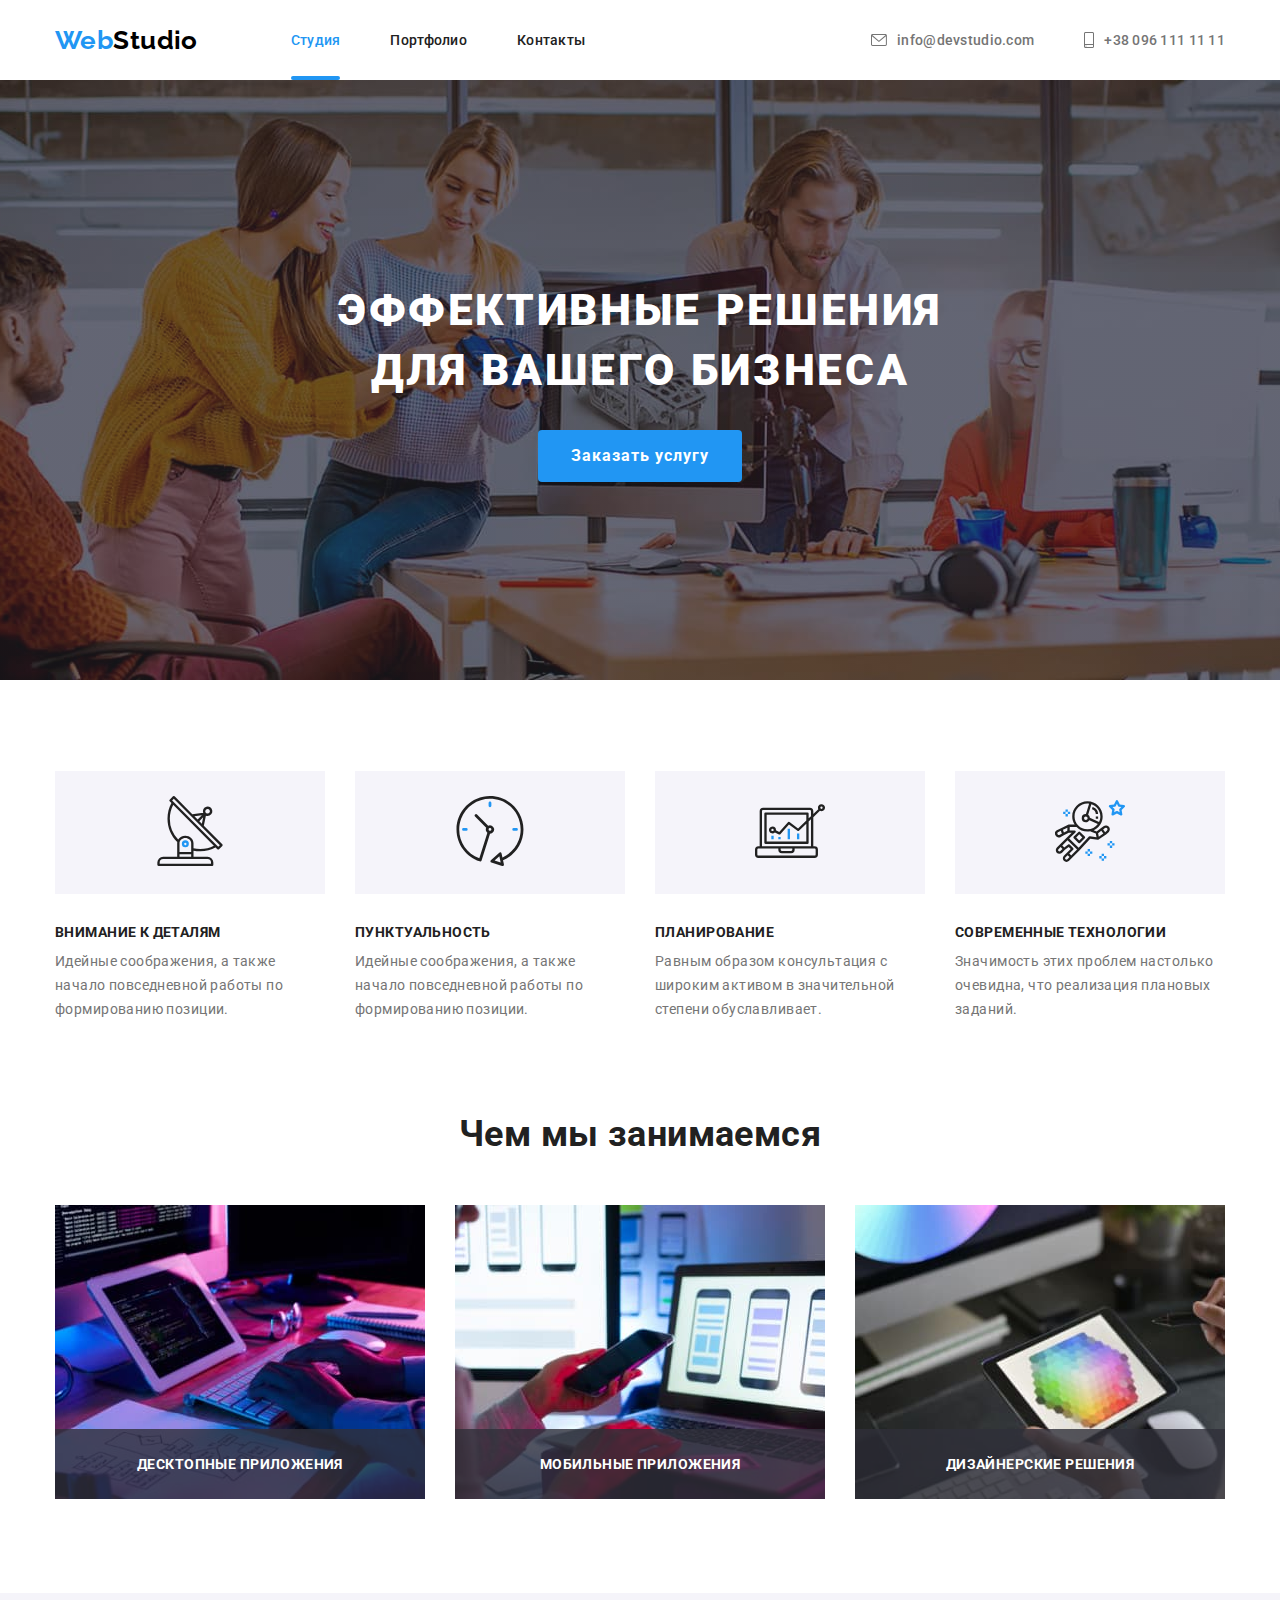
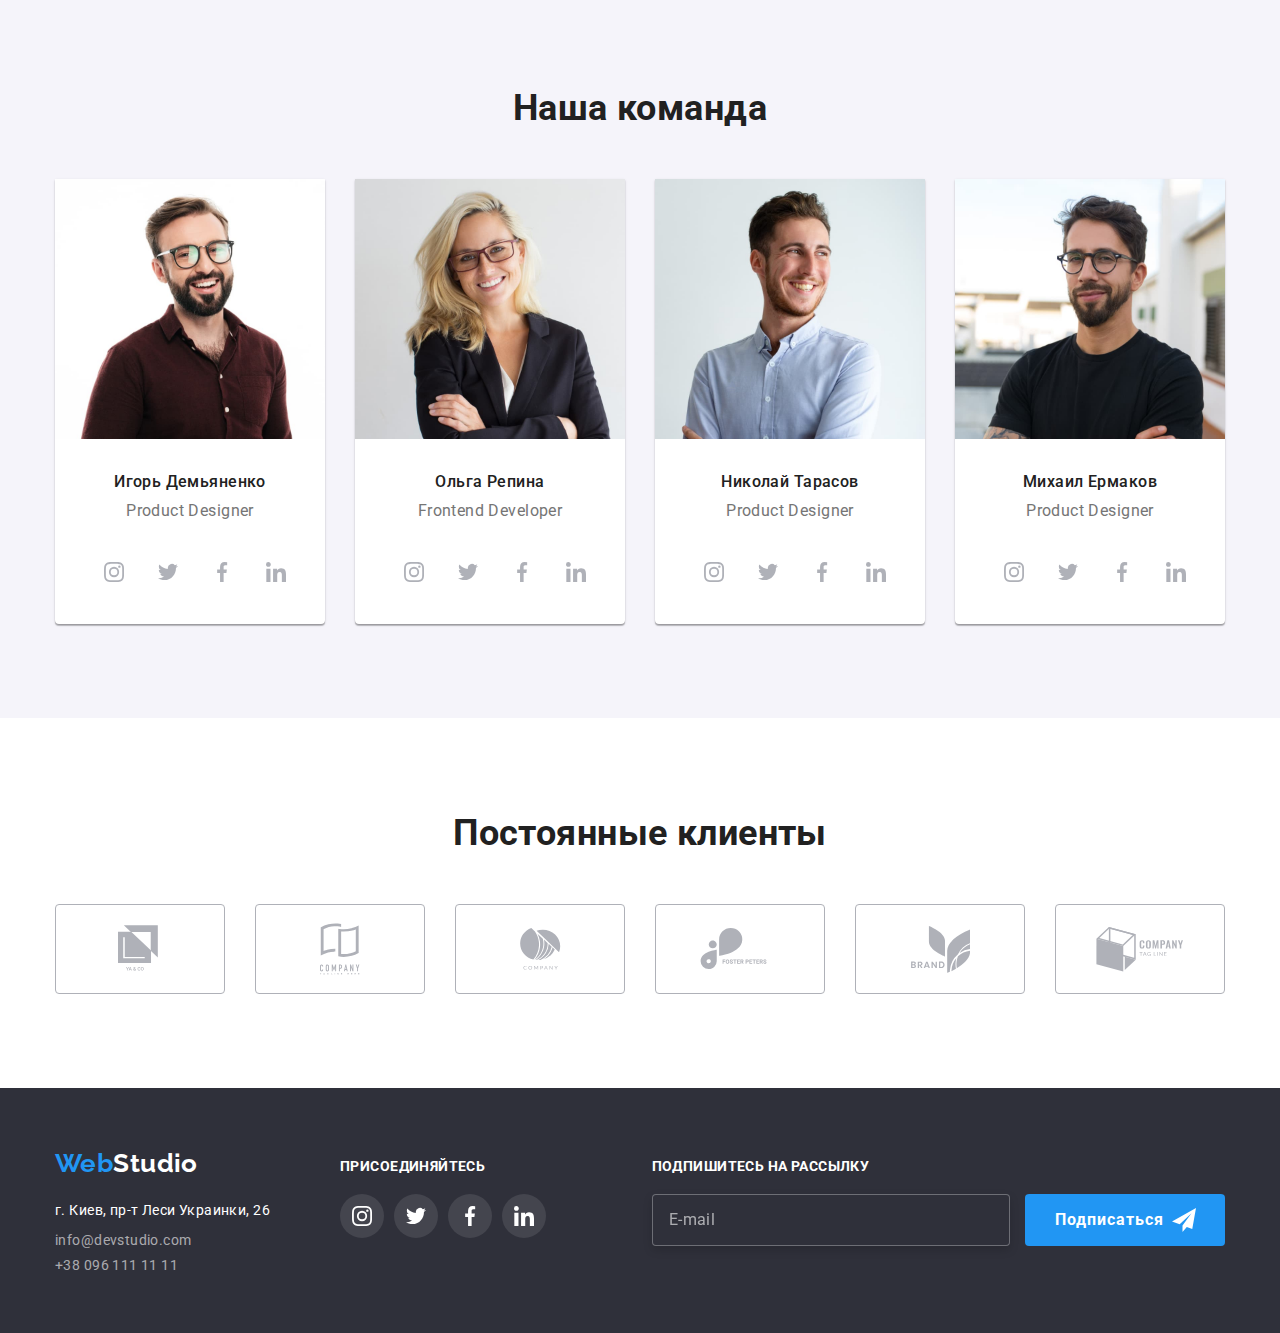
==== index.html @ 6629e6b3 "Д/з №6" ====
<!DOCTYPE html>
<html lang="ru">
  <head>
    <meta charset="UTF-8" />
    <meta name="viewport" content="width=device-width, initial-scale=1.0" />
    <link
      href="https://fonts.googleapis.com/css2?family=Raleway:wght@700&family=Roboto:wght@400;500;700;900&display=swap"
      rel="stylesheet"
    />
    <link
      rel="stylesheet"
      href="https://cdnjs.cloudflare.com/ajax/libs/modern-normalize/0.6.0/modern-normalize.min.css"
    />
    <link rel="stylesheet" href="./css/styles.css" />
    <title>Cтудия</title>
  </head>
  <body>
    <!--HEADER-->
    <header>
      <div class="container">
        <div class="page-header">
          <nav class="main-nav">
            <a
              class="logo link"
              href="./index.html"
              aria-label="Логотип веб студии"
              ><span>Web</span>Studio</a
            >
            <ul class="nav list">
              <li class="nav-item">
                <a class="nav-link link current" href="">Студия</a>
              </li>
              <li class="nav-item">
                <a class="nav-link link" href="./portfolio.html">Портфолио</a>
              </li>
              <li class="nav-item">
                <a class="nav-link link" href="">Контакты</a>
              </li>
            </ul>
          </nav>
          <address class="address-container">
            <ul class="address list">
              <li class="address-item">
                <a class="address-link link" href="mailto:info@devstudio.com">
                  <svg class="icon" width="16" height="12">
                    <use href="./images/symbol-defs.svg#icon-envelope"></use>
                  </svg>
                  info@devstudio.com</a
                >
              </li>
              <li class="address-item">
                <a class="address-tel link" href="tel:++380961111111">
                  <svg class="icon" width="10" height="16">
                    <use href="./images/symbol-defs.svg#icon-smartphone"></use>
                  </svg>
                  +38 096 111 11 11</a
                >
              </li>
            </ul>
          </address>
        </div>
      </div>
    </header>
    <main>
      <!--HERO-->
      <section class="hero overlay">
        <div class="container">
          <h1 class="hero-title">
            Эффективные решения <br />
            для вашего бизнеса
          </h1>
          <button class="hero-button btn" type="button" data-modal-open>
            Заказать услугу
          </button>
        </div>
      </section>
      <!--ADVANTAGES-->
      <section class="advantages-section">
        <div class="container">
          <h2 class="section-title visually-hidden">Наши преимущества</h2>
          <!--скрытый заголовок-->
          <ul class="advantages-list list">
            <li class="advantages-item">
              <div class="advantages-icons">
                <svg width="70" height="70">
                  <use href="./images/symbol-defs.svg#icon-antenna"></use>
                </svg>
              </div>
              <h3 class="section-subtitle">Внимание к деталям</h3>
              <p class="section-description">
                Идейные соображения, а также начало повседневной работы по
                формированию позиции.
              </p>
            </li>
            <li class="advantages-item">
              <div class="advantages-icons">
                <svg width="70" height="70">
                  <use href="./images/symbol-defs.svg#icon-clock"></use>
                </svg>
              </div>
              <h3 class="section-subtitle">Пунктуальность</h3>
              <p class="section-description">
                Идейные соображения, а также начало повседневной работы по
                формированию позиции.
              </p>
            </li>
            <li class="advantages-item">
              <div class="advantages-icons">
                <svg width="70" height="70">
                  <use href="./images/symbol-defs.svg#icon-diagram"></use>
                </svg>
              </div>
              <h3 class="section-subtitle">Планирование</h3>
              <p class="section-description">
                Равным образом консультация с широким активом в значительной
                степени обуславливает.
              </p>
            </li>
            <li class="advantages-item">
              <div class="advantages-icons">
                <svg width="70" height="70">
                  <use href="./images/symbol-defs.svg#icon-astronaut"></use>
                </svg>
              </div>
              <h3 class="section-subtitle">Современные технологии</h3>
              <p class="section-description">
                Значимость этих проблем настолько очевидна, что реализация
                плановых заданий.
              </p>
            </li>
          </ul>
        </div>
      </section>
      <!--OUR PROJECTS-->
      <section class="projects-section">
        <div class="container">
          <h2 class="section-title">Чем мы занимаемся</h2>
          <ul class="projects-list list">
            <li class="projects-item">
              <div class="projects-thumb">
                <img
                  src="./images/projects/box1.jpg"
                  alt="создание макетов проектов"
                  width="370"
                  height="294"
                />
                <div class="projects-name">
                  <p>Десктопные приложения</p>
                </div>
              </div>
            </li>
            <li class="projects-item">
              <div class="projects-thumb">
                <img
                  src="./images/projects/box2.jpg"
                  alt="создание мобильных приложений"
                  width="370"
                  height="294"
                />
                <div class="projects-name">
                  <p>Мобильные приложения</p>
                </div>
              </div>
            </li>
            <li class="projects-item">
              <div class="projects-thumb">
                <img
                  src="./images/projects/box3.jpg"
                  alt="палитра цветов"
                  width="370"
                  height="294"
                />
                <div class="projects-name">
                  <p>Дизайнерские решения</p>
                </div>
              </div>
            </li>
          </ul>
        </div>
      </section>
      <!--OUR TEAM-->
      <section class="team-section">
        <div class="container">
          <h2 class="section-title">Наша команда</h2>
          <ul class="team-list list">
            <li class="team-item">
              <img
                class="team-img"
                src="./images/team/photo1.jpg"
                alt="Фото Игорь Демьяненко"
                width="270"
                height="260"
              />
              <div class="team-names">
                <h3 class="team-subtitle">Игорь Демьяненко</h3>
                <p class="team-description" lang="en">Product Designer</p>
              </div>
              <ul class="social-list list">
                <li class="social-item">
                  <a class="social-link" href="">
                    <svg width="20" height="20">
                      <use href="./images/symbol-defs.svg#icon-instagram"></use>
                    </svg>
                  </a>
                </li>
                <li class="social-item">
                  <a class="social-link" href="">
                    <svg width="20" height="20">
                      <use href="./images/symbol-defs.svg#icon-twitter"></use>
                    </svg>
                  </a>
                </li>
                <li class="social-item">
                  <a class="social-link" href="">
                    <svg width="20" height="20">
                      <use href="./images/symbol-defs.svg#icon-facebook"></use>
                    </svg>
                  </a>
                </li>
                <li class="social-item">
                  <a class="social-link" href="">
                    <svg width="20" height="20">
                      <use href="./images/symbol-defs.svg#icon-linkedin"></use>
                    </svg>
                  </a>
                </li>
              </ul>
            </li>
            <li class="team-item">
              <img
                class="team-img"
                src="./images/team/photo2.jpg"
                alt="Фото Ольга Репина"
                width="270"
                height="260"
              />
              <div class="team-names">
                <h3 class="team-subtitle">Ольга Репина</h3>
                <p class="team-description" lang="en">Frontend Developer</p>
              </div>
              <ul class="social-list list">
                <li class="social-item">
                  <a class="social-link" href="">
                    <svg width="20" height="20">
                      <use href="./images/symbol-defs.svg#icon-instagram"></use>
                    </svg>
                  </a>
                </li>
                <li class="social-item">
                  <a class="social-link" href="">
                    <svg width="20" height="20">
                      <use href="./images/symbol-defs.svg#icon-twitter"></use>
                    </svg>
                  </a>
                </li>
                <li class="social-item">
                  <a class="social-link" href="">
                    <svg width="20" height="20">
                      <use href="./images/symbol-defs.svg#icon-facebook"></use>
                    </svg>
                  </a>
                </li>
                <li class="social-item">
                  <a class="social-link" href="">
                    <svg width="20" height="20">
                      <use href="./images/symbol-defs.svg#icon-linkedin"></use>
                    </svg>
                  </a>
                </li>
              </ul>
            </li>
            <li class="team-item">
              <img
                class="team-img"
                src="./images/team/photo3.jpg"
                alt="Фото Николай Тарасов"
                width="270"
                height="260"
              />
              <div class="team-names">
                <h3 class="team-subtitle">Николай Тарасов</h3>
                <p class="team-description" lang="en">Product Designer</p>
              </div>
              <ul class="social-list list">
                <li class="social-item">
                  <a class="social-link" href="">
                    <svg width="20" height="20">
                      <use href="./images/symbol-defs.svg#icon-instagram"></use>
                    </svg>
                  </a>
                </li>
                <li class="social-item">
                  <a class="social-link" href="">
                    <svg width="20" height="20">
                      <use href="./images/symbol-defs.svg#icon-twitter"></use>
                    </svg>
                  </a>
                </li>
                <li class="social-item">
                  <a class="social-link" href="">
                    <svg width="20" height="20">
                      <use href="./images/symbol-defs.svg#icon-facebook"></use>
                    </svg>
                  </a>
                </li>
                <li class="social-item">
                  <a class="social-link" href="">
                    <svg width="20" height="20">
                      <use href="./images/symbol-defs.svg#icon-linkedin"></use>
                    </svg>
                  </a>
                </li>
              </ul>
            </li>
            <li class="team-item">
              <img
                class="team-img"
                src="./images/team/photo4.jpg"
                alt="Фото Михаил Ермаков"
                width="270"
                height="260"
              />
              <div class="team-names">
                <h3 class="team-subtitle">Михаил Ермаков</h3>
                <p class="team-description" lang="en">Product Designer</p>
              </div>
              <ul class="social-list list">
                <li class="social-item">
                  <a class="social-link" href="">
                    <svg width="20" height="20">
                      <use href="./images/symbol-defs.svg#icon-instagram"></use>
                    </svg>
                  </a>
                </li>
                <li class="social-item">
                  <a class="social-link" href="">
                    <svg width="20" height="20">
                      <use href="./images/symbol-defs.svg#icon-twitter"></use>
                    </svg>
                  </a>
                </li>
                <li class="social-item">
                  <a class="social-link" href="">
                    <svg width="20" height="20">
                      <use href="./images/symbol-defs.svg#icon-facebook"></use>
                    </svg>
                  </a>
                </li>
                <li class="social-item">
                  <a class="social-link" href="">
                    <svg width="20" height="20">
                      <use href="./images/symbol-defs.svg#icon-linkedin"></use>
                    </svg>
                  </a>
                </li>
              </ul>
            </li>
          </ul>
        </div>
      </section>
      <!--CLIENTS-->
      <section class="client-section">
        <div class="container">
          <h2 class="section-title">Постоянные клиенты</h2>
          <ul class="client-list list">
            <li class="client-item">
              <a class="client-link" href=""
                ><svg width="44" height="49">
                  <use href="./images/symbol-defs.svg#icon-logo1"></use></svg
              ></a>
            </li>
            <li class="client-item">
              <a class="client-link" href=""
                ><svg width="40" height="52">
                  <use href="./images/symbol-defs.svg#icon-logo2"></use></svg
              ></a>
            </li>
            <li class="client-item">
              <a class="client-link" href=""
                ><svg width="41" height="42">
                  <use href="./images/symbol-defs.svg#icon-logo3"></use></svg
              ></a>
            </li>
            <li class="client-item">
              <a class="client-link" href=""
                ><svg width="80" height="42">
                  <use href="./images/symbol-defs.svg#icon-logo4"></use></svg
              ></a>
            </li>
            <li class="client-item">
              <a class="client-link" href=""
                ><svg width="59" height="47">
                  <use href="./images/symbol-defs.svg#icon-logo5"></use></svg
              ></a>
            </li>
            <li class="client-item">
              <a class="client-link" href=""
                ><svg width="88" height="45">
                  <use href="./images/symbol-defs.svg#icon-logo6"></use></svg
              ></a>
            </li>
          </ul>
        </div>
      </section>
    </main>
    <!--FOOTER-->
    <footer>
      <div class="container">
        <div class="footer-div">
          <div class="footer-nav">
            <a
              class="logo link dark-theme"
              href="./index.html"
              aria-label="Логотип веб студии"
              ><span>Web</span>Studio</a
            >
            <address>
              <ul class="address list">
                <li class="address-item">
                  <a
                    class="footer-link link"
                    href="https://goo.gl/maps/gXveK7PFbbYiNWqy9"
                    target="_blank"
                    >г. Киев, пр-т Леси Украинки, 26</a
                  >
                </li>
                <li class="address-item">
                  <a
                    class="footer-link-mail link"
                    href="mailto:info@devstudio.com"
                    >info@devstudio.com</a
                  >
                </li>
                <li class="address-item">
                  <a class="footer-link-tel link" href="tel:++380961111111"
                    >+38 096 111 11 11</a
                  >
                </li>
              </ul>
            </address>
          </div>
          <div class="footer-div-link">
            <p class="footer-description">присоединяйтесь</p>
            <ul class="social-list list">
              <li class="social-item">
                <a class="social-link" href="">
                  <svg width="20" height="20">
                    <use href="./images/symbol-defs.svg#icon-instagram"></use>
                  </svg>
                </a>
              </li>
              <li class="social-item">
                <a class="social-link" href="">
                  <svg width="20" height="20">
                    <use href="./images/symbol-defs.svg#icon-twitter"></use>
                  </svg>
                </a>
              </li>
              <li class="social-item">
                <a class="social-link" href="">
                  <svg width="20" height="20">
                    <use href="./images/symbol-defs.svg#icon-facebook"></use>
                  </svg>
                </a>
              </li>
              <li class="social-item">
                <a class="social-link" href="">
                  <svg width="20" height="20">
                    <use href="./images/symbol-defs.svg#icon-linkedin"></use>
                  </svg>
                </a>
              </li>
            </ul>
          </div>
          <div class="footer-div-form">
            <p class="footer-description">Подпишитесь на рассылку</p>
            <form>
              <label>
                <input
                  type="email"
                  class="footer-form-email"
                  name="mail"
                  placeholder="E-mail"
                  required
              /></label>
              <button class="footer-button btn" type="submit">
                Подписаться
                <svg class="footer-button-svg" width="24" height="24">
                  <use href="./images/symbol-defs.svg#icon-icon-send"></use>
                </svg>
              </button>
            </form>
          </div>
        </div>
      </div>
    </footer>

    <div class="backdrop is-hidden" data-modal>
      <div class="modal-wrapper">
        <div class="modal">
          <button type="button" class="close-btn" data-modal-close>
            <svg class="modal-close-btn" width="11" height="11">
              <use href="./images/symbol-defs.svg#icon-Vector"></use>
            </svg>
          </button>
          <form class="form">
            <div role="group">
              <p>Оставьте свои данные, мы вам перезвоним</p>
              <ul class="form-list list">
                <li class="form-field">
                  <label for="name">Имя</label>
                  <input
                    class="form-input"
                    type="text"
                    name="user-name"
                    id="name"
                  />
                  <svg class="form-field-icon" width="18" height="18">
                    <use href="./images/symbol-defs.svg#icon-person"></use>
                  </svg>
                </li>
                <li class="form-field">
                  <label for="tel">Телефон</label>
                  <input
                    class="form-input"
                    type="tel"
                    name="tel"
                    id="tel"
                    required
                  />
                  <svg class="form-field-icon" width="18" height="18">
                    <use href="./images/symbol-defs.svg#icon-phone"></use>
                  </svg>
                </li>
                <li class="form-field">
                  <label for="mail">Почта</label>
                  <input
                    class="form-input"
                    type="email"
                    name="mail"
                    id="mail"
                  />
                  <svg class="form-field-icon" width="18" height="18">
                    <use href="./images/symbol-defs.svg#icon-email"></use>
                  </svg>
                </li>
                <li class="form-field">
                  <label for="comment">Коментарий</label>
                  <textarea
                    class="comment"
                    name="comment"
                    id="comment"
                    placeholder="Введите текст"
                  ></textarea>
                </li>
              </ul>
              <label class="form-check">
                <input
                  class="checkbox visually-hidden"
                  type="checkbox"
                  name="topic"
                  value="agree"
                />
                <!-- <span class="checkbox-icon"></span> -->
                <span class="checkbox-label">
                  Соглашаюсь с рассылкой и принимаю
                  <a class="form-check-link" href="">Условия договора</a></span
                >
              </label>
            </div>

            <button class="modal-button btn" type="submit">Отправить</button>
          </form>
        </div>
      </div>
    </div>

    <script src="./js/modal.js"></script>
  </body>
</html>
---- css/styles.css ----
*,
*::before,
*::after {
  margin: 0;
  padding: 0;
}
:root {
  --primary-text-color: #757575;
  --title-text-color: #212121;
  --accent-color: #2196f3;
  --primary-white-color: #ffffff;
  --logo-color: #000000;
  --button-color: #f5f4fa;
  --black-font-color: #2f303a;
  --border-color: #eeeeee;
  --background-img-color: #c4c4c4;
  --border-second-color: #afb1b8;
}
body {
  background-color: var(--primary-white-color);
  color: var(--primary-text-color);

  font-family: Roboto, sans-serif;
  font-style: normal;
  letter-spacing: 0.03em;
  font-size: 14px;
}
.container {
  width: 1200px;
  margin-left: auto;
  margin-right: auto;
  padding-right: 15px;
  padding-left: 15px;
}

.list {
  list-style: none;
  margin: 0;
}
.link {
  text-decoration: none;
}
/* header*/
.page-header {
  display: flex;
  align-items: center;
}
/* logo */
.logo {
  color: var(--logo-color);

  font-family: Raleway, sans-serif;
  font-weight: 700;
  font-size: 26px;
  line-height: 1.192;

  transition: color 250ms cubic-bezier(0.4, 0, 0.2, 1);
}
.logo > span {
  color: var(--accent-color);
}
.logo:hover {
  color: var(--accent-color);
}

/* navigation */
.main-nav {
  display: flex;
  align-items: center;
}
.nav {
  display: flex;
  margin-left: 93px;
}
.nav-link {
  display: block;
  padding-top: 32px;
  padding-bottom: 32px;

  color: var(--title-text-color);

  font-weight: 500;
  line-height: 1.142;
  letter-spacing: 0.02em;

  transition: color 250ms cubic-bezier(0.4, 0, 0.2, 1);
}
.nav-item {
  position: relative;

  margin-right: 50px;

  color: var(--title-text-color);

  font-weight: 500;
  line-height: 1.142;
  letter-spacing: 0.02em;
}
.nav-item:last-child {
  margin-right: 0px;
}
.icon {
  margin-right: 10px;
}
.nav-link.current::after {
  content: '';

  position: absolute;
  left: 0;
  bottom: 0;

  display: block;
  width: 100%;
  height: 4px;
  background-color: var(--accent-color);
  border-radius: 2px;
}

.nav-link:hover,
.nav-link:focus,
.address-link:hover,
.address-link:focus,
.address-tel:hover,
.address-tel:focus,
.nav .link.current {
  color: var(--accent-color);
  --color3: var(--accent-color);
}
.address-container {
  margin-left: auto;
}
.page-header .address {
  font-style: normal;
  display: flex;
}
.address {
  font-style: normal;
}
.page-header .address-item + .address-item {
  margin-left: 50px;
}
.address-link,
.address-tel {
  display: flex;
  align-items: center;

  color: var(--primary-text-color);

  font-weight: 500;
  line-height: 1.142;
  letter-spacing: 0.02em;

  transition: color 250ms cubic-bezier(0.4, 0, 0.2, 1);
}

/*hero*/
.overlay {
  height: 600px;
  max-width: 1600px;
  margin-left: auto;
  margin-right: auto;
  background-color: var(--background-img-color);
  background-image: linear-gradient(
      to right,
      rgba(47, 48, 58, 0.4),
      rgba(47, 48, 58, 0.4)
    ),
    url('../images/header-img.jpg');
  background-repeat: no-repeat;
  background-size: cover;
  background-position: center;
}

.hero {
  text-align: center;
  padding-top: 200px;
  padding-bottom: 200px;
}
.hero-title {
  margin-bottom: 30px;

  color: var(--primary-white-color);

  font-weight: 900;
  font-size: 44px;
  line-height: 1.364;
  text-align: center;
  letter-spacing: 0.06em;
  text-transform: uppercase;
}
/* Sections */

/* advantages */
.advantages-section {
  padding-top: 91px;
  padding-bottom: 91px;
}
.advantages-list {
  display: flex;
}
.advantages-item:not(:last-child) {
  margin-right: 30px;
}
.advantages-item {
  flex-basis: calc ((100%-4 * 30)/4);
}

.section-title {
  margin-bottom: 50px;

  color: var(--title-text-color);

  font-weight: 700;
  font-size: 36px;
  line-height: 1.167;
  text-align: center;
}
.section-subtitle {
  margin-bottom: 10px;

  color: var(--title-text-color);

  font-size: 14px;
  font-weight: 700;
  line-height: 1.143;
  text-transform: uppercase;
}
.section-description {
  color: var(--primary-text-color);

  font-weight: 400;
  line-height: 1.714;
}
.advantages-icons {
  background-color: var(--button-color);
  margin-bottom: 30px;
  padding: 25px 100px;
}
/* projects*/
.projects-section {
  padding-bottom: 94px;
}
.projects-list {
  display: flex;
}
.projects-thumb {
  position: relative;
}
.projects-thumb img {
  display: block;
}
.projects-item:not(:last-child) {
  margin-right: 30px;
}
.projects-name {
  position: absolute;
  bottom: 0;
  left: 0;

  width: 100%;
  height: 70px;
  display: flex;
  justify-content: center;
  align-items: center;

  background: rgba(47, 48, 58, 0.8);
}
.projects-name > p {
  margin: 0;
  font-weight: 700;
  font-size: 14px;
  line-height: 1.143;
  letter-spacing: 0.03em;
  text-transform: uppercase;

  color: var(--primary-white-color);
}

/* team*/
.team-section {
  padding-top: 94px;
  padding-bottom: 94px;
  background-color: var(--button-color);
}
.team-list {
  display: flex;
}

.team-item {
  background-color: var(--primary-white-color);
  box-shadow: 0px 1px 3px rgba(0, 0, 0, 0.12), 0px 1px 1px rgba(0, 0, 0, 0.14),
    0px 2px 1px rgba(0, 0, 0, 0.2);
  border-radius: 0px 0px 4px 4px;
}
.team-item:not(:last-child) {
  margin-right: 30px;
}
.team-names {
  padding-top: 30px;
  padding-bottom: 30px;
}
.team-subtitle {
  margin-bottom: 10px;

  color: var(--title-text-color);

  font-weight: 500;
  font-size: 16px;
  line-height: 1.188;
  text-align: center;
}
.team-description {
  color: var(--primary-text-color);

  font-weight: 400;
  font-size: 16px;
  line-height: 1.188;
  text-align: center;
}
/*social-link*/

.social-list {
  display: flex;

  padding-left: 37px;
  padding-right: 27px;
  margin-bottom: 30px;
}
.social-item:not(:last-child) {
  margin-right: 10px;
}
.social-link {
  display: flex;
  justify-content: center;
  align-items: center;

  cursor: pointer;

  width: 44px;
  height: 44px;
  padding: 12px;
  border-radius: 50%;

  transition: background-color 250ms cubic-bezier(0.4, 0, 0.2, 1);
}
.social-link:hover,
.social-link:focus {
  background-color: var(--accent-color);
  --color4: var(--primary-white-color);
}
/*clients*/

.client-section {
  padding-top: 94px;
  padding-bottom: 94px;
}
.client-list {
  display: flex;
}
.client-item:not(:last-child) {
  margin-right: 30px;
}
.client-link {
  display: flex;
  justify-content: center;
  align-items: center;

  width: 170px;
  height: 90px;
  border: 1px solid var(--border-second-color);
  border-radius: 4px;

  cursor: pointer;
}
.client-link:hover {
  border-color: var(--accent-color);
  --color4: var(--accent-color);
}
/* =====BUTTON===== */
.btn {
  display: inline-block;
  border: 1px solid transparent;
  border-radius: 4px;

  font-family: Roboto;
  font-style: normal;
  font-size: 16px;
  text-align: center;
  cursor: pointer;
}
.hero-button {
  padding: 10px 32px;
}
.hero-button,
.footer-button,
.modal-button {
  min-width: 200px;

  color: var(--primary-white-color);
  background-color: var(--accent-color);

  font-weight: 700;
  line-height: 1.875;
  letter-spacing: 0.06em;
}
.modal-button {
  padding: 10px 55px 10px 56px;
  border: none;
  box-shadow: 0px 4px 4px rgba(0, 0, 0, 0.15);
}
.portfolio-filter-button {
  padding: 6px 22px;

  color: var(--title-text-color);
  background-color: var(--button-color);

  font-weight: 500;
  line-height: 1.625;
  text-align: center;
  letter-spacing: 0.03em;

  transition: background-color 250ms cubic-bezier(0.4, 0, 0.2, 1),
    color 250ms cubic-bezier(0.4, 0, 0.2, 1);
}
.portfolio-filter-button:hover,
.portfolio-filter-button:focus,
.filter-active {
  color: var(--primary-white-color);
  background-color: var(--accent-color);
}
/* footer */
footer {
  background-color: var(--black-font-color);
}
.footer-div {
  display: flex;
  padding-top: 60px;
  padding-bottom: 60px;
}

.footer-nav {
  margin-right: 70px;
}
.footer-div .logo {
  display: inline-block;
  margin-bottom: 20px;
}
.footer-div .address-item:not(:last-child) {
  margin-bottom: 9px;
}
.dark-theme {
  color: var(--primary-white-color);
}
.footer-link {
  color: var(--primary-white-color);

  font-weight: 400;
  line-height: 1.714;

  transition: color 250ms cubic-bezier(0.4, 0, 0.2, 1);
}
.footer-link-mail,
.footer-link-tel {
  color: rgba(255, 255, 255, 0.6);

  transition: color 250ms cubic-bezier(0.4, 0, 0.2, 1);
}
.footer-link:hover,
.footer-link:focus,
.footer-link-mail:hover,
.footer-link-mail:focus,
.footer-link-tel:hover,
.footer-link-tel:focus {
  color: var(--accent-color);
}
.footer-div .footer-description {
  font-weight: 700;
  font-size: 14px;
  line-height: 1.143;
  letter-spacing: 0.03em;
  text-transform: uppercase;

  color: var(--primary-white-color);
  padding-top: 10px;
  margin-bottom: 20px;
}
.footer-div .social-list {
  padding: 0;
  margin: 0;
}
.footer-div .social-item {
  --color4: var(--primary-white-color);
  background-color: rgba(255, 255, 255, 0.1);
  border-radius: 50%;
}
/* стили формы подписки на рассылку в футере */
.footer-div-form {
  margin-left: auto;
}
.footer-form-email {
  padding: 15px 16px;
  width: 358px;
  background-color: var(--black-font-color);
  border: 1px solid rgba(255, 255, 255, 0.3);

  filter: drop-shadow(0px 4px 4px rgba(0, 0, 0, 0.15));
  border-radius: 4px;
  margin-right: 12px;
  font-size: 16px;
  line-height: 1.25;
  letter-spacing: 0.03em;

  color: rgba(255, 255, 255, 0.6);
}
.footer-form-email::placeholder {
  color: rgba(255, 255, 255, 0.6);
  font-size: 16px;
}
.footer-button {
  padding: 10px 28px 10px 29px;
  position: relative;
  text-align: left;
}
.footer-button-svg {
  position: absolute;
  top: 13px;
  right: 28px;
}
/* PORTFOLIO */
.filter-section {
  padding-top: 94px;
  padding-bottom: 94px;
}
.filter {
  display: flex;
  justify-content: center;
  margin-bottom: 50px;
}
.filter-item:not(:last-child) {
  margin-right: 8px;
}
.portfolio-list {
  display: flex;
  flex-wrap: wrap;
}
.portfolio-item {
  width: calc ((100%-3 * 10px)/3);
  outline: 1px solid var(--border-color);
}
.portfolio-item:not(:nth-child(3n)) {
  margin-right: 30px;
}
.portfolio-item:not(:nth-last-child(-n + 3)) {
  margin-bottom: 30px;
}
.portfolio-item:hover {
  box-shadow: 0px 1px 1px rgba(0, 0, 0, 0.12), 0px 4px 4px rgba(0, 0, 0, 0.06),
    1px 4px 6px rgba(0, 0, 0, 0.16);
}
.project-name {
  padding: 20px 24px;
}
.portfolio-project-title {
  margin-bottom: 4px;

  color: var(--title-text-color);

  font-weight: 700;
  font-size: 18px;
  line-height: 2;
  letter-spacing: 0.06em;
}
.portfolio-project-description {
  color: var(--primary-text-color);

  font-weight: 400;
  font-size: 16px;
  line-height: 1.875;
  letter-spacing: 0.03em;
}
.portfolio-thumb {
  position: relative;
  overflow: hidden;
}
.portfolio-overlay {
  position: absolute;
  left: 0;
  bottom: 0;

  display: block;
  width: 100%;
  height: 100%;
  background-color: rgba(33, 150, 243, 0.9);

  padding: 63px 24px;
  font-size: 18px;
  line-height: 1.556;
  letter-spacing: 0.03em;

  color: var(--primary-white-color);

  opacity: 0;
  pointer-events: none;
  visibility: hidden;

  transform: translateY(100%);

  transition: transform 500ms cubic-bezier(0.4, 0, 0.2, 1),
    opacity 250ms cubic-bezier(0.4, 0, 0.2, 1);
}
.portfolio-item:hover .portfolio-overlay {
  opacity: 1;

  visibility: visible;

  pointer-events: all;

  transform: translateY(0);
}

/* BACKDROP */
.backdrop {
  position: fixed;
  top: 0;
  left: 0;

  width: 100%;
  height: 100%;
  background-color: rgba(0, 0, 0, 0.2);
  overflow-y: auto;

  opacity: 1;
  transition: opacity 250ms cubic-bezier(0.4, 0, 0.2, 1);
}
.modal-wrapper {
  display: flex;
  justify-content: center;
  align-items: center;
  min-height: 100%;
  padding-top: 15px;
  padding-bottom: 15px;
}
.modal {
  padding: 40px;
  min-height: 581px;
  min-width: 528px;
  box-shadow: 0px 1px 3px rgba(0, 0, 0, 0.12), 0px 1px 1px rgba(0, 0, 0, 0.14),
    0px 2px 1px rgba(0, 0, 0, 0.2);
  border-radius: 4px;
  background-color: var(--primary-white-color);

  transform: scale(1);

  transition: transform 250ms cubic-bezier(0.4, 0, 0.2, 1);
}
.backdrop.is-hidden {
  opacity: 0;
  pointer-events: none;
  visibility: hidden;
}
.backdrop.is-hidden .modal {
  transform: scale(1.1);
}
.close-btn {
  position: absolute;
  right: 8px;
  top: 8px;

  width: 30px;
  height: 30px;
  display: flex;
  align-items: center;
  justify-content: center;
  background-color: var(--primary-white-color);
  border: 1px solid rgba(0, 0, 0, 0.1);
  border-radius: 50%;
  cursor: pointer;
}
.close-btn:hover .modal-close-btn {
  fill: var(--accent-color);
}
/* Стили формы в модальном окне */

.form {
  text-align: center;
}
.form-list {
  margin-bottom: 20px;
}
.form p {
  margin-bottom: 12px;
  font-weight: 700;
  font-size: 20px;
  line-height: 1.15;
  letter-spacing: 0.03em;

  color: var(--title-text-color);
}
.form-field {
  position: relative;
  display: flex;
  flex-direction: column;

  margin-bottom: 10px;

  font-weight: 400;
  font-size: 12px;
  line-height: 1.167;
  letter-spacing: 0.01em;
}
.form-field:last-child {
  margin-bottom: 0px;
}
textarea {
  resize: none;
  padding: 12px 16px;
  height: 120px;
}

.form-input,
.form-field textarea {
  outline: none;
  border: 1px solid rgba(33, 33, 33, 0.2);
  border-radius: 4px;
}
.form-input {
  padding: 11px 42px;
  height: 40px;
}
.form-field-icon {
  position: absolute;
  left: 12px;
  bottom: 11px;
  margin-right: 12px;

  display: block;
}
.form-field:focus-within > .form-field-icon {
  fill: var(--accent-color);
}
.form-field:focus-within > .form-input,
.form-field:focus-within > .comment {
  border-color: var(--accent-color);
}
.form-field textarea {
  padding: 12px 16px;
}
.form-field label {
  margin-bottom: 4px;
  text-align: left;

  color: var(--primary-text-color);

  cursor: pointer;
}

.form-field textarea::placeholder {
  color: rgba(117, 117, 117, 0.5);
}

.form-check {
  position: relative;

  display: inline-block;
  width: 100%;
  padding: 0px 5px;
  margin-bottom: 30px;
  font-weight: 400;
  font-size: 14px;
  line-height: 1.714;
  letter-spacing: 0.03em;

  color: var(--primary-text-color);
}
.form-check .form-check-link {
  color: var(--accent-color);
}
/* .checkbox-icon {
  position: absolute;
  left: 8px;
  top: 3px;
  display: inline-block;
  width: 16px;
  height: 15px;
  border: 1px solid var(--black-font-color);
  border-radius: 4px;
  margin-right: 8px;
} */
.visually-hidden {
  position: absolute;
  width: 1px;
  height: 1px;
  margin: -1px;
  border: 0;
  padding: 0;
  clip: rect(0 0 0 0);
  overflow: hidden;
}
.checkbox-label {
  display: inline-block;
  margin-left: 8px;
  height: 24px;
}
.checkbox-label::before {
  content: '';
  position: absolute;
  left: 8px;
  top: 3px;
  display: inline-block;
  width: 16px;
  height: 15px;
  border: 1px solid var(--black-font-color);
  border-radius: 4px;
  margin-right: 8px;
}
/* .checkbox:checked + .checkbox-icon {
  background-color: var(--accent-color);
  background-origin: border-box;
  border-color: var(--accent-color);
  background-image: url('../images/modal-form/form-vector.svg');
  background-size: contain;
} */
.checkbox:checked + .checkbox-label::before {
  background-color: var(--accent-color);
  background-origin: border-box;
  border-color: var(--accent-color);
  background-image: url('../images/modal-form/form-vector.svg');
  background-size: contain;
  background-position: center;
}
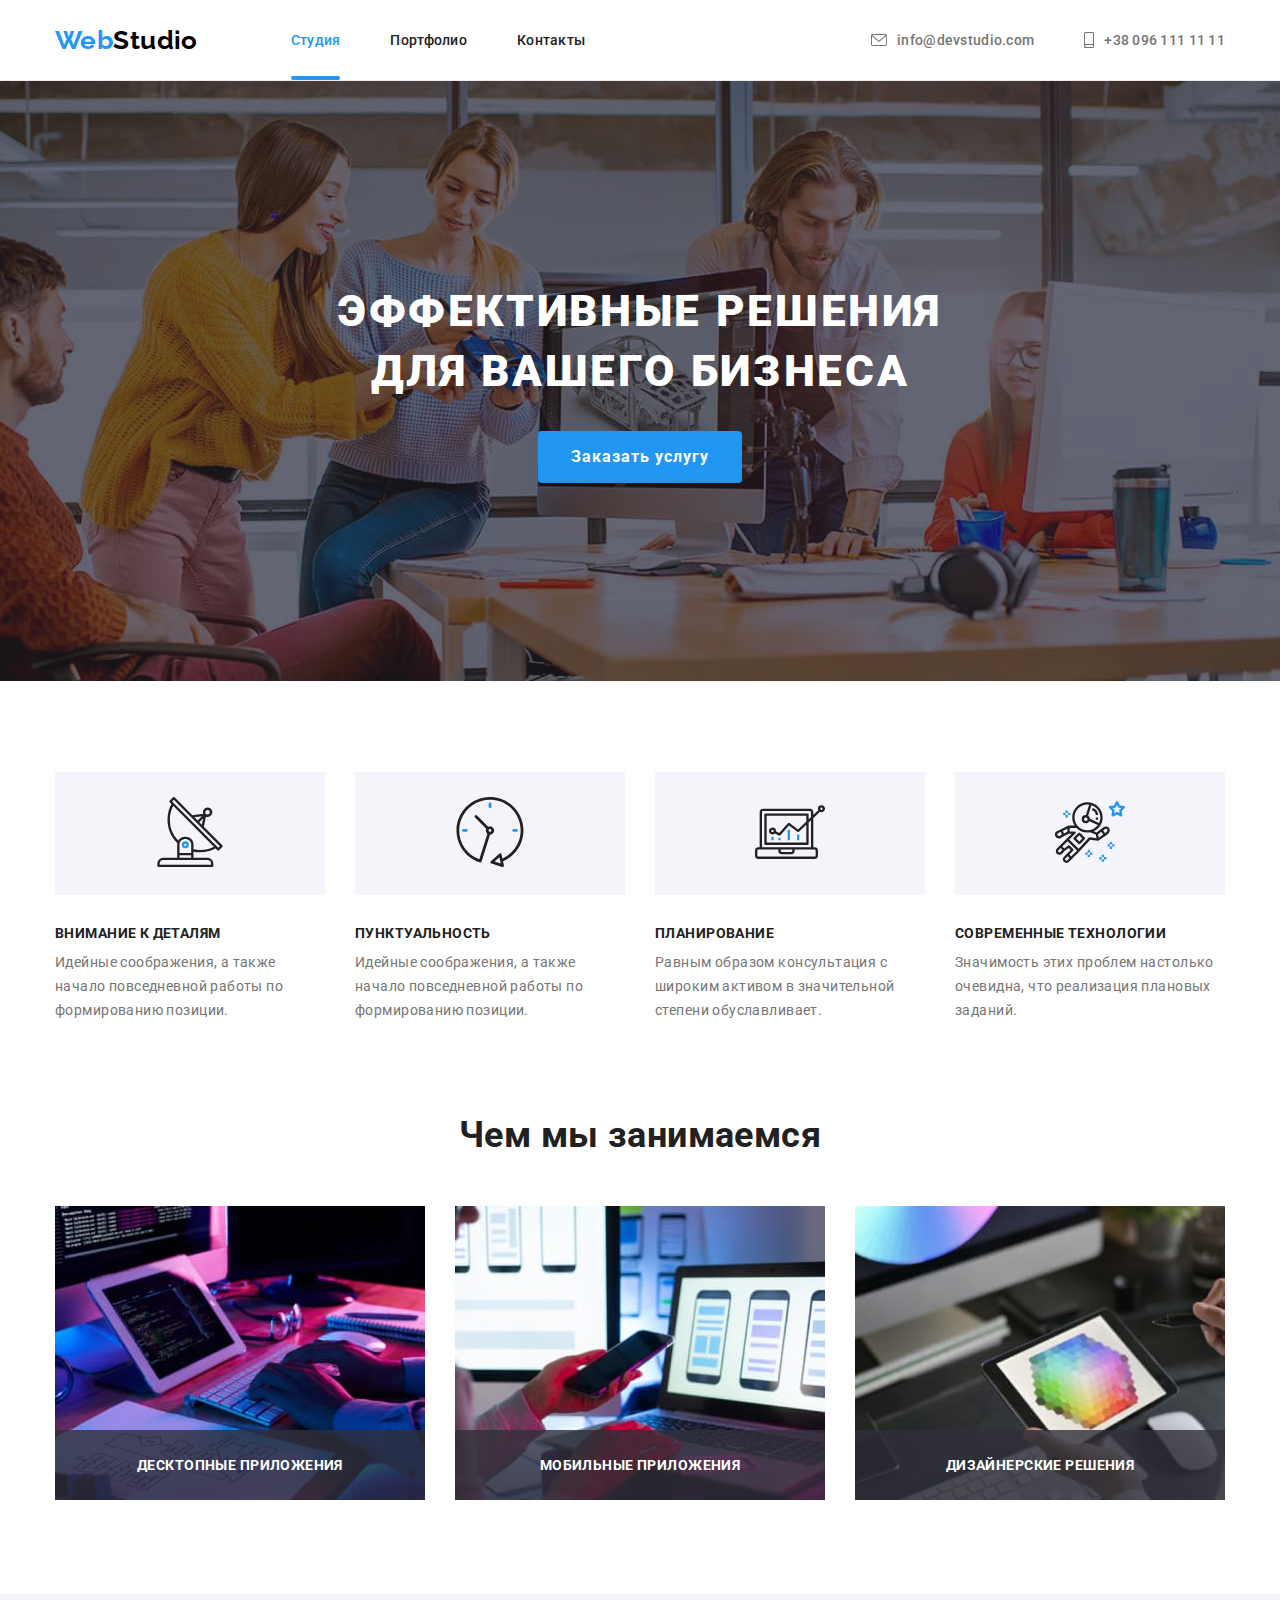
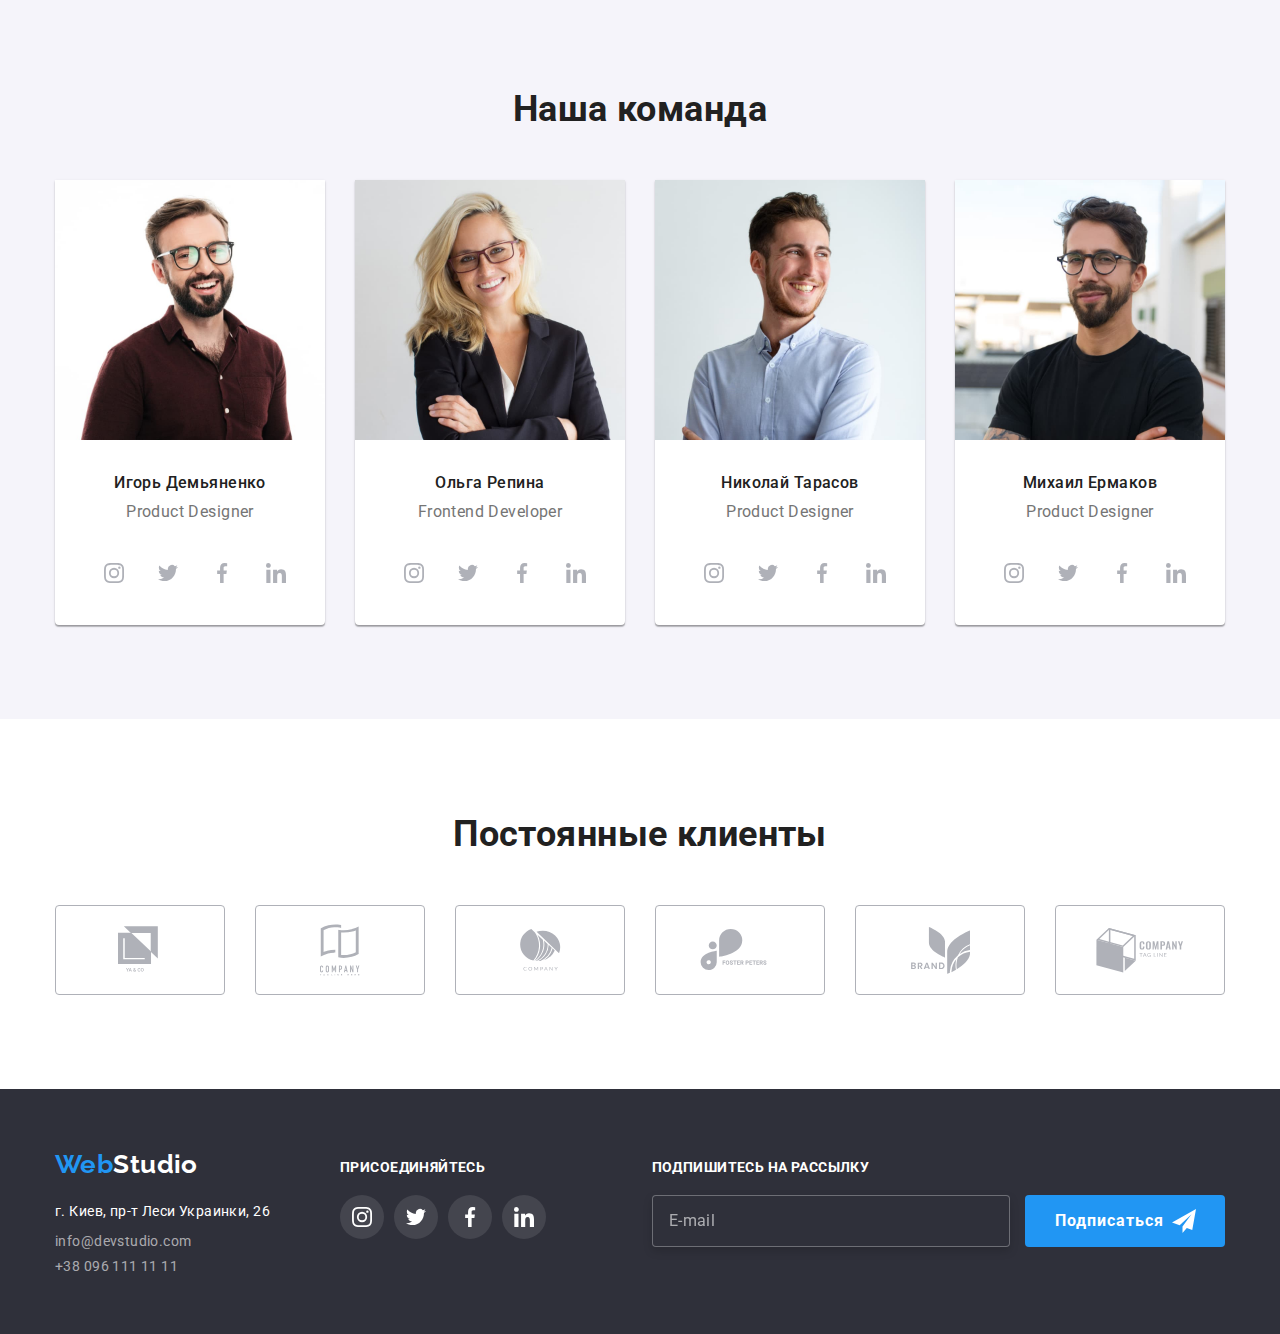
==== commit ddd64abb: "Д/з №6 (с исправлениями)" ====
--- a/index.html
+++ b/index.html
@@ -16,7 +16,7 @@
   </head>
   <body>
     <!--HEADER-->
-    <header>
+    <header class="header">
       <div class="container">
         <div class="page-header">
           <nav class="main-nav">
--- a/css/styles.css
+++ b/css/styles.css
@@ -15,6 +15,7 @@
   --border-color: #eeeeee;
   --background-img-color: #c4c4c4;
   --border-second-color: #afb1b8;
+  --border-main-color: #ececec;
 }
 body {
   background-color: var(--primary-white-color);
@@ -41,6 +42,9 @@
   text-decoration: none;
 }
 /* header*/
+.header {
+  border-bottom: 1px solid var(--border-main-color);
+}
 .page-header {
   display: flex;
   align-items: center;
@@ -810,7 +814,7 @@
   width: 16px;
   height: 15px;
   border: 1px solid var(--black-font-color);
-  border-radius: 4px;
+  border-radius: 2px;
   margin-right: 8px;
 }
 /* .checkbox:checked + .checkbox-icon {
